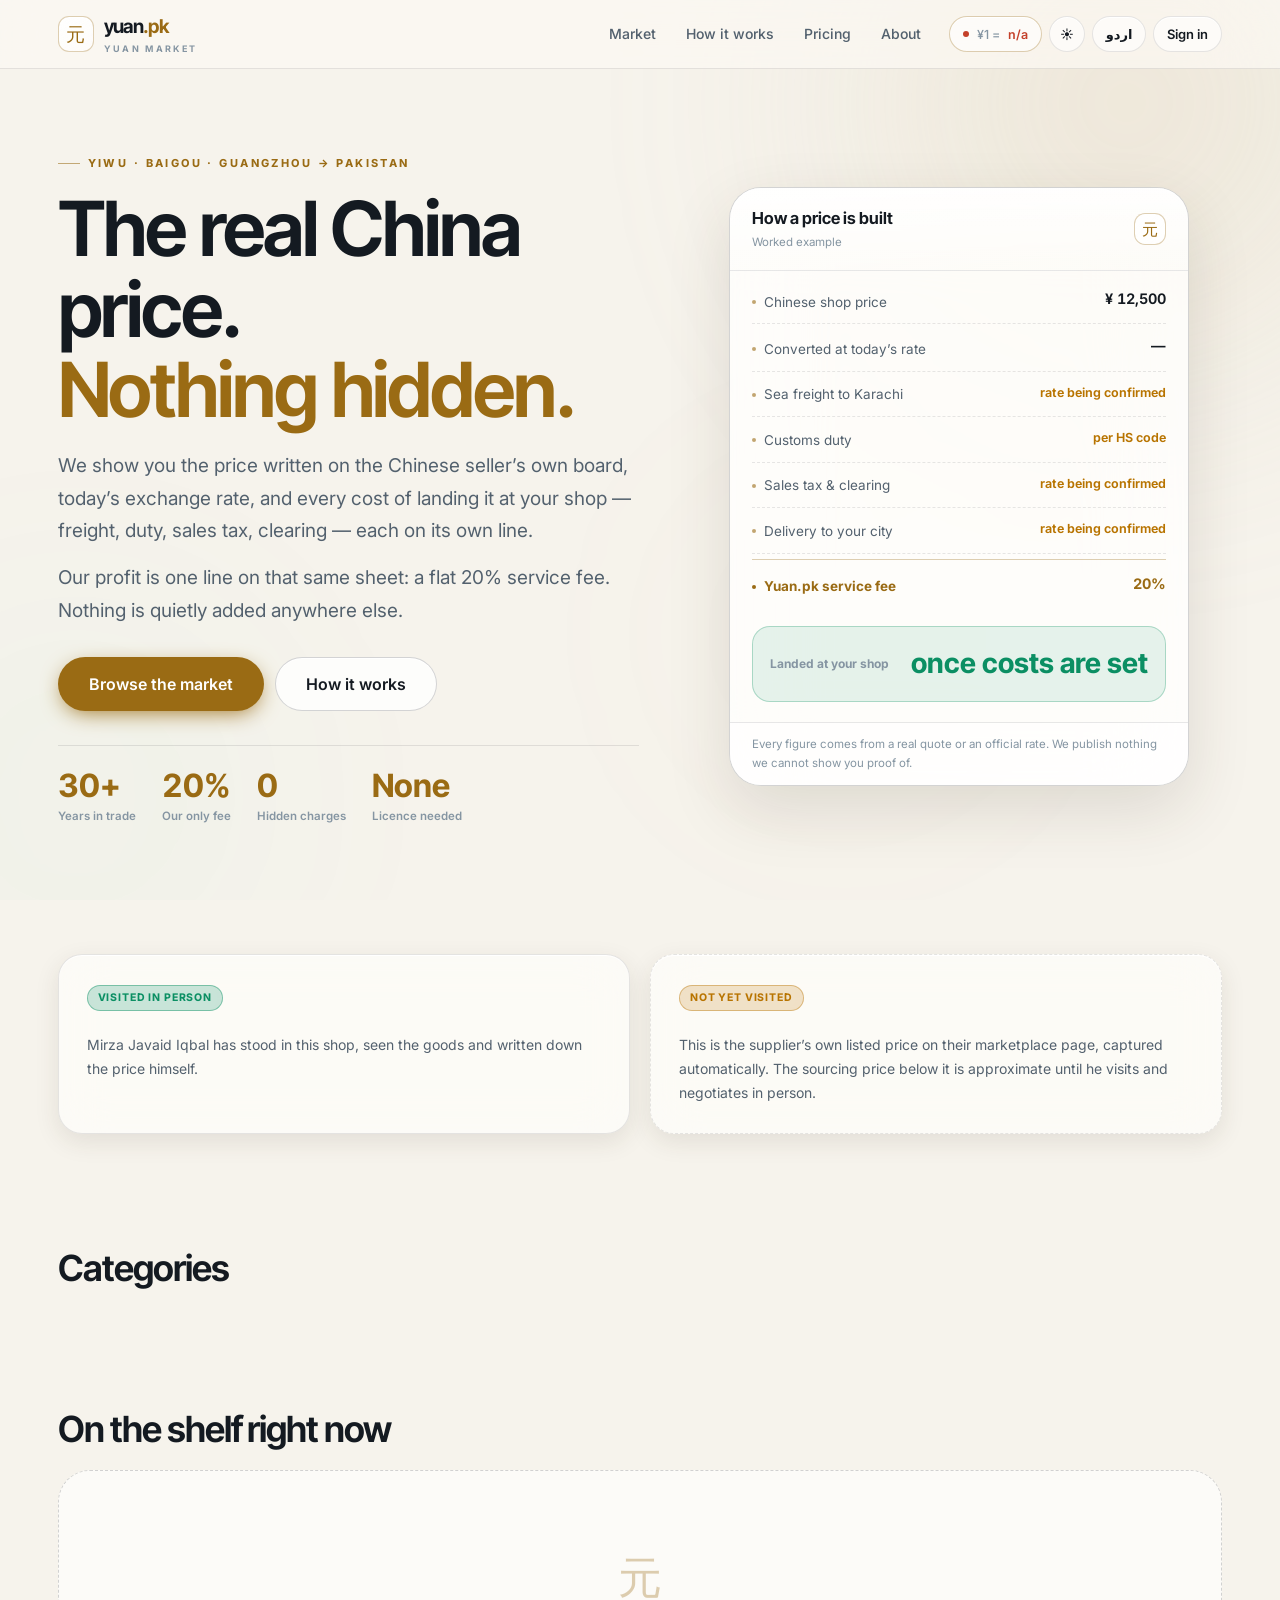
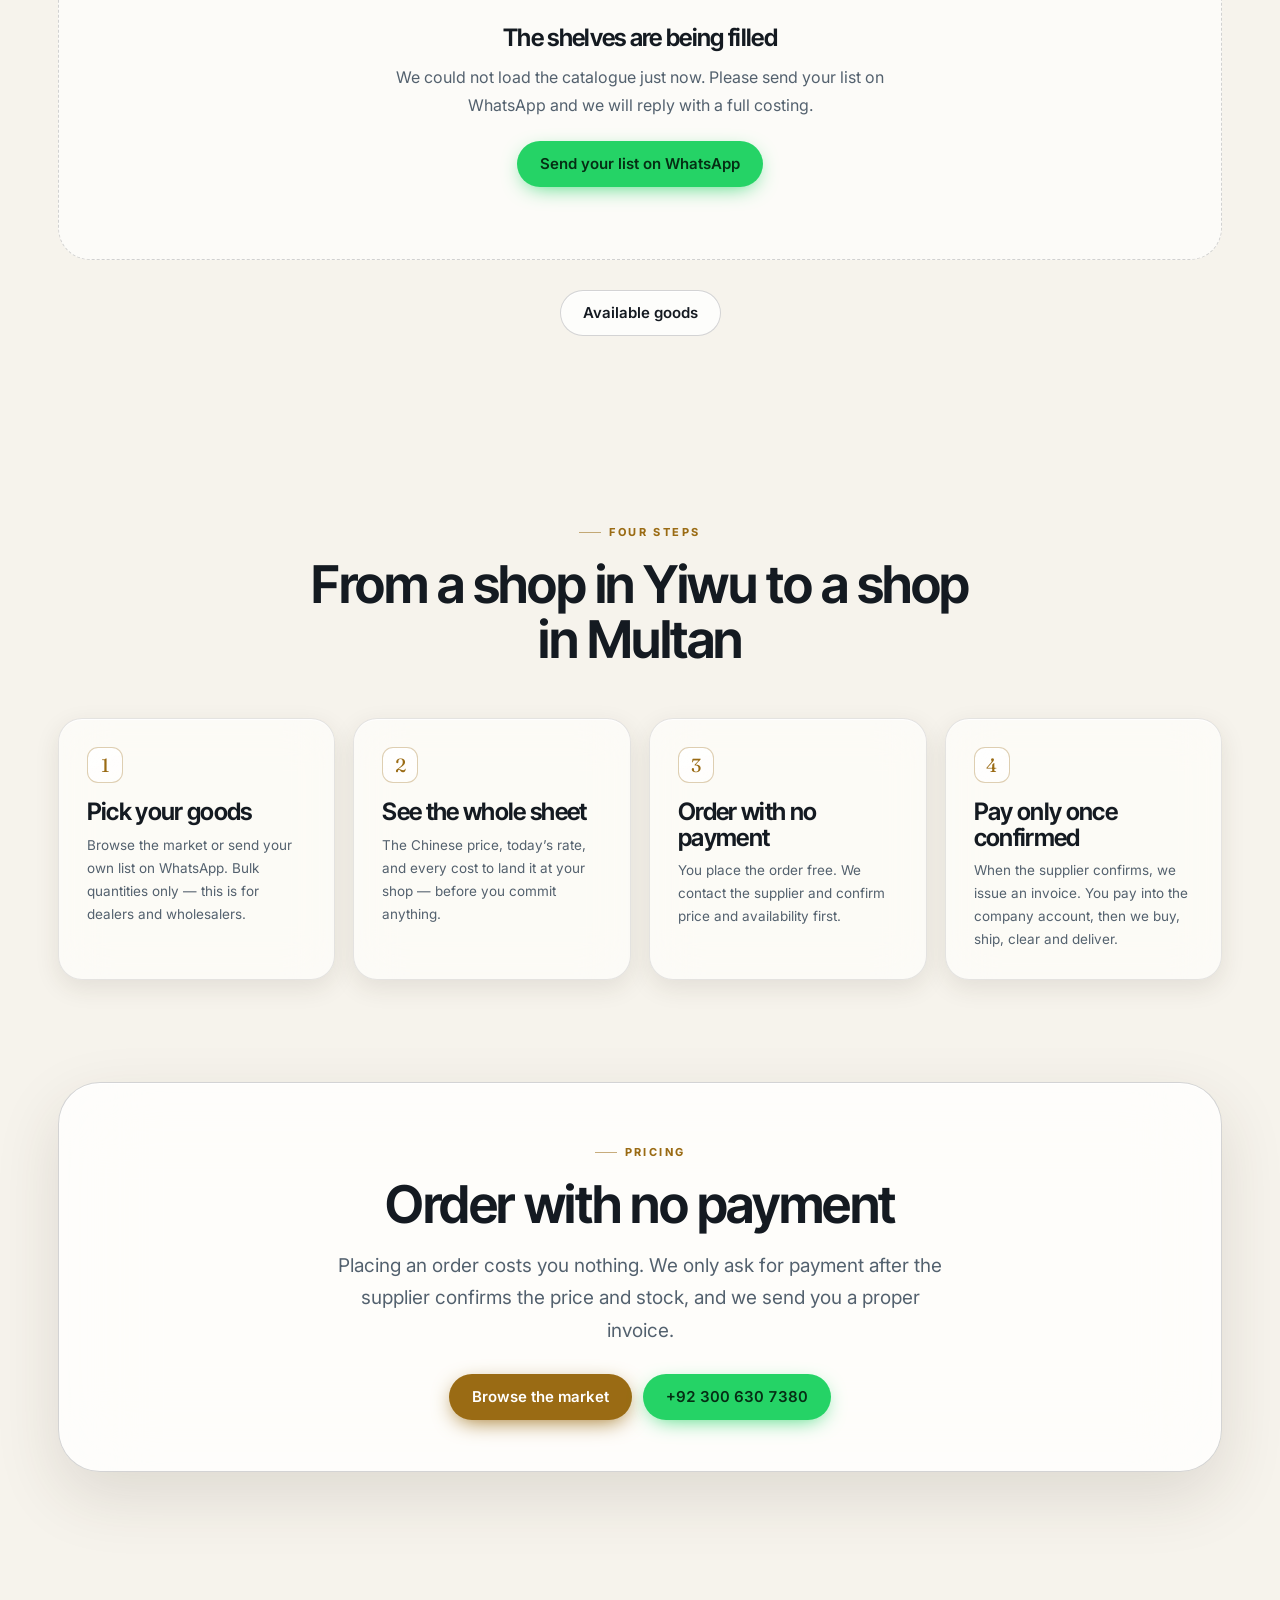
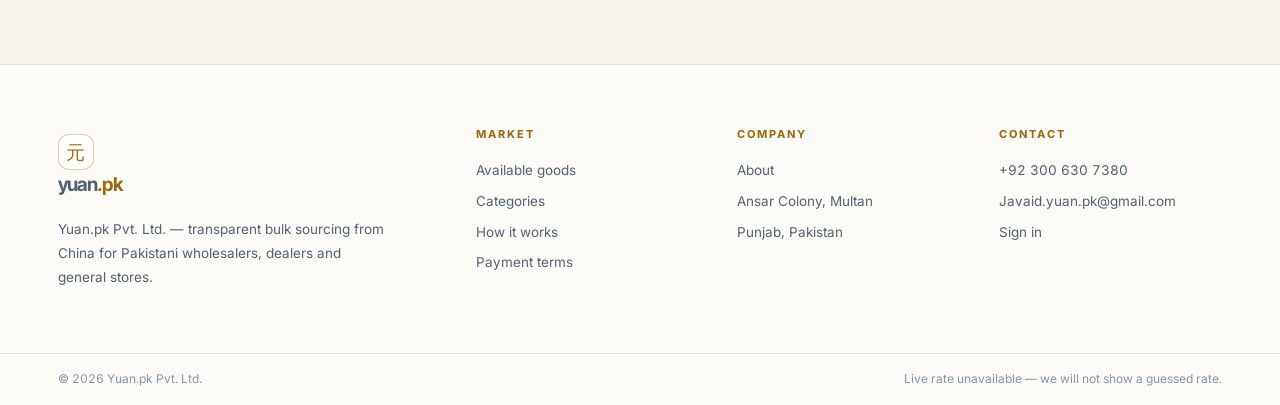
==== index.html @ a3b633e7 "Yuan Market platform: Apple-glass design system, three-language i18n, tiered listings, role-scoped A" ====
<!DOCTYPE html>
<html lang="en" dir="ltr">
<head>
<meta charset="UTF-8">
<meta name="viewport" content="width=device-width, initial-scale=1.0, viewport-fit=cover">
<title>Yuan Market — The real China price, nothing hidden | yuan.pk</title>
<meta name="description" content="Bulk sourcing from China for Pakistani wholesalers and dealers. The real Chinese shop price, the live PKR rate, and every freight, duty and tax line itemised. No import licence needed — we import and deliver to your shop.">
<meta name="keywords" content="China sourcing Pakistan, Yiwu wholesale Pakistan, bulk import Pakistan, B2B China marketplace, import without licence Pakistan, چین سے مال, یوو مارکیٹ, تھوک درآمد">
<meta name="theme-color" content="#05080C">
<meta property="og:title" content="Yuan Market — The real China price, nothing hidden">
<meta property="og:description" content="Pakistan's transparent B2B China sourcing marketplace. Real shop prices, every cost itemised, delivered to your door.">
<meta property="og:type" content="website">
<meta property="og:url" content="https://yuan.pk/">
<link rel="canonical" href="https://yuan.pk/">
<link rel="icon" href="/favicon.svg" type="image/svg+xml">
<link rel="preconnect" href="https://fonts.googleapis.com">
<link rel="preconnect" href="https://fonts.gstatic.com" crossorigin>
<link href="https://fonts.googleapis.com/css2?family=Inter:wght@400;500;600;700;800&family=Inter+Tight:wght@500;600;700&family=Fraunces:opsz,wght@9..144,400..700&family=IBM+Plex+Mono:wght@400;500&family=Noto+Nastaliq+Urdu:wght@400;600;700&family=Noto+Sans+SC:wght@400;500;700&display=swap" rel="stylesheet">
<script type="application/ld+json">
{"@context":"https://schema.org","@type":"OnlineBusiness","name":"Yuan Market — yuan.pk","url":"https://yuan.pk","telephone":"+923006307380","description":"Transparent B2B China sourcing marketplace for Pakistani wholesalers.","address":{"@type":"PostalAddress","streetAddress":"Ansar Colony, opposite Faizan-e-Madina","addressLocality":"Multan","addressRegion":"Punjab","addressCountry":"PK"},"founder":{"@type":"Person","name":"Mirza Javaid Iqbal"},"areaServed":"Pakistan","knowsLanguage":["en","ur","zh"]}
</script>
<link rel="stylesheet" href="/assets/yuan.css">
</head>
<body>

<div class="field" aria-hidden="true"><i class="f1"></i><i class="f2"></i><i class="f3"></i></div>
<div class="noise" aria-hidden="true"></div>

<!-- ===== NAV ===== -->
<nav class="nav" id="nav">
  <a class="brand" href="/">
    <span class="mark">元</span>
    <span><b>yuan<i>.pk</i></b><small data-t="brand.sub"></small></span>
  </a>
  <div class="navlinks">
    <a href="/listings/" data-t="nav.market"></a>
    <a href="#how" data-t="nav.how"></a>
    <a href="#pay" data-t="nav.pricing"></a>
    <a href="/about/" data-t="nav.about"></a>
  </div>
  <div class="navtools">
    <div class="ratepill" id="ratePill" data-t-title="act.lang">
      <span class="led"></span><span class="k">¥1 =</span><span class="v num" id="rateVal">—</span>
    </div>
    <button class="chip sq" id="themeBtn" data-t-aria="act.theme"><span id="themeIco">☾</span></button>
    <button class="chip" id="langBtn" data-t-aria="act.lang"><span id="langLabel">اردو</span></button>
    <span id="authSlot"></span>
    <button class="chip sq burger" id="burger" data-t-aria="nav.menu">☰</button>
  </div>
</nav>

<div class="drawer" id="drawer">
  <button class="chip sq x" id="drawerX" data-t-aria="nav.close">✕</button>
  <a href="/listings/" data-t="nav.market"></a>
  <a href="#how" data-t="nav.how"></a>
  <a href="#pay" data-t="nav.pricing"></a>
  <a href="/about/" data-t="nav.about"></a>
  <a href="/login/" data-t="nav.login"></a>
</div>

<main>

<!-- ===== HERO ===== -->
<section class="wide" style="display:grid;grid-template-columns:1.05fr .95fr;gap:clamp(28px,4.5vw,64px);align-items:center;padding-block:clamp(40px,6vw,86px)" id="hero">
  <div class="flip" style="max-width:640px">
    <span class="eyebrow rv" data-t="hero.eyebrow"></span>
    <h1 class="h-xl rv d1" style="margin-bottom:20px">
      <span data-t="hero.h1a"></span><br>
      <span style="color:var(--gold)" data-t="hero.h1b"></span>
    </h1>
    <p class="lede rv d2" style="margin-bottom:14px" data-t="hero.lede"></p>
    <p class="lede rv d3" data-t="hero.lede2"></p>

    <div class="rv d4" style="display:flex;flex-wrap:wrap;gap:11px;margin-top:30px">
      <a href="/listings/" class="btn btn-lg btn-gold" data-t="hero.cta1"></a>
      <a href="#how" class="btn btn-lg btn-glass" data-t="hero.cta2"></a>
    </div>

    <div class="rv d5" style="display:flex;flex-wrap:wrap;gap:26px;margin-top:34px;padding-top:24px;border-top:1px solid var(--hair)">
      <div><div class="num" style="font-family:var(--display);font-size:clamp(22px,2.8vw,32px);font-weight:700;color:var(--gold);line-height:1">30+</div><div class="dim" style="font-size:11.5px;margin-top:6px;font-weight:600" data-t="hero.k1"></div></div>
      <div><div class="num" style="font-family:var(--display);font-size:clamp(22px,2.8vw,32px);font-weight:700;color:var(--gold);line-height:1">20%</div><div class="dim" style="font-size:11.5px;margin-top:6px;font-weight:600" data-t="hero.k2"></div></div>
      <div><div class="num" style="font-family:var(--display);font-size:clamp(22px,2.8vw,32px);font-weight:700;color:var(--gold);line-height:1">0</div><div class="dim" style="font-size:11.5px;margin-top:6px;font-weight:600" data-t="hero.k3"></div></div>
      <div><div style="font-family:var(--display);font-size:clamp(22px,2.8vw,32px);font-weight:700;color:var(--gold);line-height:1" data-t="hero.k4v"></div><div class="dim" style="font-size:11.5px;margin-top:6px;font-weight:600" data-t="hero.k4"></div></div>
    </div>
  </div>

  <!-- signature object -->
  <div class="rv d2" style="perspective:1500px;display:grid;place-items:center">
    <div class="ledger glass-2 spec" id="ledger" style="width:min(100%,460px);transform-style:preserve-3d;transition:transform .2s ease-out">
      <div class="ledger-h">
        <div>
          <div style="font-family:var(--display);font-weight:660;font-size:16.5px" data-t="led.title"></div>
          <div class="dim" style="font-size:11.5px;margin-top:3px" data-t="led.sub"></div>
        </div>
        <span class="mark" style="width:32px;height:32px;flex:0 0 32px;font-size:16px">元</span>
      </div>
      <div class="ledger-b">
        <div class="lrow"><span class="l"><i></i><span data-t="led.goods"></span></span><span class="a num" id="lxGoods">—</span></div>
        <div class="lrow"><span class="l"><i></i><span data-t="led.conv"></span></span><span class="a num" id="lxPkr">—</span></div>
        <div class="lrow pend"><span class="l"><i></i><span data-t="led.freight"></span></span><span class="a" data-t="led.pending"></span></div>
        <div class="lrow pend"><span class="l"><i></i><span data-t="led.duty"></span></span><span class="a" data-t="led.perhs"></span></div>
        <div class="lrow pend"><span class="l"><i></i><span data-t="led.tax"></span></span><span class="a" data-t="led.pending"></span></div>
        <div class="lrow pend"><span class="l"><i></i><span data-t="led.inland"></span></span><span class="a" data-t="led.pending"></span></div>
        <div class="lrow fee"><span class="l"><i style="opacity:1"></i><span data-t="led.fee"></span></span><span class="a num">20%</span></div>
      </div>
      <div class="ledger-t">
        <span class="dim" style="font-size:12px;font-weight:700" data-t="led.total"></span>
        <span class="a" id="lxTotal">—</span>
      </div>
      <div class="ledger-f flip" data-t="led.foot"></div>
    </div>
  </div>
</section>

<!-- ===== TIER EXPLAINER — the trust distinction, stated plainly ===== -->
<section class="wide" style="padding-block:clamp(28px,4vw,52px)">
  <div class="rv" style="display:grid;grid-template-columns:1fr 1fr;gap:clamp(12px,1.6vw,20px)">
    <article class="glass flip" style="border-radius:var(--r-l);padding:clamp(18px,2.4vw,28px)">
      <span class="tier tier-verified" style="position:static;margin-bottom:12px" data-t="tier.verified"></span>
      <p class="muted" style="font-size:14px;line-height:1.7;margin-top:10px" data-t="tier.verified.help"></p>
    </article>
    <article class="glass flip" style="border-radius:var(--r-l);padding:clamp(18px,2.4vw,28px);border-style:dashed">
      <span class="tier tier-indicative" style="position:static;margin-bottom:12px" data-t="tier.indicative"></span>
      <p class="muted" style="font-size:14px;line-height:1.7;margin-top:10px" data-t="tier.indicative.help"></p>
    </article>
  </div>
</section>

<!-- ===== CATEGORIES ===== -->
<section class="wide sec" id="market" style="padding-block:clamp(34px,5vw,64px)">
  <div class="head flip" style="max-width:none;display:flex;align-items:flex-end;justify-content:space-between;gap:20px;flex-wrap:wrap">
    <h2 class="h-m rv" data-t="foot.cats"></h2>
  </div>
  <div id="catRail" style="display:flex;gap:11px;overflow-x:auto;padding-bottom:8px;scroll-snap-type:x mandatory"></div>
</section>

<!-- ===== REAL PRODUCTS ===== -->
<section class="wide" id="listings" style="padding-bottom:clamp(40px,6vw,80px)">
  <div class="head flip" style="max-width:none;display:flex;align-items:flex-end;justify-content:space-between;gap:16px;flex-wrap:wrap;margin-bottom:22px">
    <h2 class="h-m rv" data-t="list.title"></h2>
    <div class="dim rv d1" style="font-size:13px" id="listCount"></div>
  </div>
  <div class="grid" id="grid">
    <div class="skel" style="aspect-ratio:3/4"></div><div class="skel" style="aspect-ratio:3/4"></div>
    <div class="skel" style="aspect-ratio:3/4"></div><div class="skel" style="aspect-ratio:3/4"></div>
  </div>
  <div style="display:flex;justify-content:center;margin-top:30px">
    <a href="/listings/" class="btn btn-glass" data-t="foot.goods"></a>
  </div>
</section>

<!-- ===== HOW IT WORKS ===== -->
<section class="shell sec" id="how">
  <div class="head mid flip">
    <span class="eyebrow rv" style="display:inline-flex" data-t="how.eyebrow"></span>
    <h2 class="h-l rv d1" data-t="how.title"></h2>
  </div>
  <div style="display:grid;grid-template-columns:repeat(4,1fr);gap:clamp(11px,1.5vw,18px)" id="steps">
    <article class="glass flip rv" style="border-radius:var(--r-l);padding:clamp(20px,2.4vw,28px)">
      <div class="mark num" style="margin-bottom:16px">1</div>
      <h3 class="h-s" style="margin-bottom:9px" data-t="how.s1.t"></h3>
      <p class="muted" style="font-size:13.5px;line-height:1.7" data-t="how.s1.p"></p>
    </article>
    <article class="glass flip rv d1" style="border-radius:var(--r-l);padding:clamp(20px,2.4vw,28px)">
      <div class="mark num" style="margin-bottom:16px">2</div>
      <h3 class="h-s" style="margin-bottom:9px" data-t="how.s2.t"></h3>
      <p class="muted" style="font-size:13.5px;line-height:1.7" data-t="how.s2.p"></p>
    </article>
    <article class="glass flip rv d2" style="border-radius:var(--r-l);padding:clamp(20px,2.4vw,28px)">
      <div class="mark num" style="margin-bottom:16px">3</div>
      <h3 class="h-s" style="margin-bottom:9px" data-t="how.s3.t"></h3>
      <p class="muted" style="font-size:13.5px;line-height:1.7" data-t="how.s3.p"></p>
    </article>
    <article class="glass flip rv d3" style="border-radius:var(--r-l);padding:clamp(20px,2.4vw,28px)">
      <div class="mark num" style="margin-bottom:16px">4</div>
      <h3 class="h-s" style="margin-bottom:9px" data-t="how.s4.t"></h3>
      <p class="muted" style="font-size:13.5px;line-height:1.7" data-t="how.s4.p"></p>
    </article>
  </div>
</section>

<!-- ===== PAYMENT ===== -->
<section class="shell sec" id="pay" style="padding-top:0">
  <div class="glass-2 flip rv" style="border-radius:var(--r-2xl);padding:clamp(26px,4vw,52px);text-align:center">
    <span class="eyebrow" style="display:inline-flex" data-t="nav.pricing"></span>
    <h2 class="h-l" style="margin-bottom:18px" data-t="how.s3.t"></h2>
    <p class="lede" style="max-width:620px;margin:0 auto 26px" data-t="ord.nopay.note"></p>
    <div style="display:flex;gap:11px;justify-content:center;flex-wrap:wrap">
      <a href="/listings/" class="btn btn-gold" data-t="hero.cta1"></a>
      <a href="https://wa.me/923006307380" target="_blank" rel="noopener noreferrer" class="btn btn-wa">
        <span class="num ltr">+92 300 630 7380</span>
      </a>
    </div>
  </div>
</section>

</main>

<!-- ===== FOOTER ===== -->
<footer class="foot">
  <div class="shell foot-g flip">
    <div>
      <a class="brand" href="/"><span class="mark">元</span><span><b>yuan<i>.pk</i></b></span></a>
      <p class="muted" style="font-size:13.5px;line-height:1.75;margin-top:14px;max-width:330px" data-t="foot.tagline"></p>
    </div>
    <div>
      <h4 data-t="foot.market"></h4>
      <a href="/listings/" data-t="foot.goods"></a>
      <a href="#market" data-t="foot.cats"></a>
      <a href="#how" data-t="nav.how"></a>
      <a href="#pay" data-t="foot.terms"></a>
    </div>
    <div>
      <h4 data-t="foot.company"></h4>
      <a href="/about/" data-t="nav.about"></a>
      <div class="li">Ansar Colony, Multan</div>
      <div class="li">Punjab, Pakistan</div>
    </div>
    <div>
      <h4 data-t="foot.contact"></h4>
      <a class="num ltr" href="https://wa.me/923006307380" target="_blank" rel="noopener noreferrer">+92 300 630 7380</a>
      <a class="ltr" href="mailto:Javaid.yuan.pk@gmail.com">Javaid.yuan.pk@gmail.com</a>
      <a href="/login/" data-t="nav.login"></a>
    </div>
  </div>
  <div class="shell foot-bar flip">
    <span class="num ltr">© <span id="yr">2026</span> Yuan.pk Pvt. Ltd.</span>
    <span class="num" id="fxFoot"></span>
  </div>
</footer>

<script src="/assets/i18n.js"></script>
<script src="/assets/yuan.js"></script>
<script src="/assets/home.js"></script>
</body>
</html>
---- assets/yuan.css ----
/* ============================================================
   YUAN MARKET — Design System v2
   Apple-grade material glass. Night & Day, both art-directed.
   Languages: English (LTR) · اردو (RTL) · 中文 (LTR, seller UI)
   RULE: all digits, currency symbols and signs render Western.
   ============================================================ */

/* ---------------- TOKENS: NIGHT (default) ---------------- */
:root{
  --bg-0:#05080C;
  --bg-1:#0A0F16;
  --bg-2:#0E141D;
  --tint:#0d3a4a;

  --fg:#F2F5F7;
  --fg-2:#A8B6C2;
  --fg-3:#6F8090;
  --fg-inv:#0A0F16;

  --gold:#F0C87A;
  --gold-2:#C99A45;
  --gold-ink:#221703;
  --accent:#3B9EFF;
  --ok:#32D399;
  --warn:#FFB020;
  --bad:#FF6B57;

  /* material layers — the core of the look */
  --mat-1:rgba(255,255,255,.045);
  --mat-2:rgba(255,255,255,.075);
  --mat-3:rgba(255,255,255,.11);
  --mat-nav:rgba(10,15,22,.62);
  --mat-sheet:rgba(14,20,29,.78);

  --hair:rgba(255,255,255,.09);
  --hair-2:rgba(255,255,255,.16);
  --hair-gold:rgba(240,200,122,.28);
  --gloss:inset 0 1px 0 rgba(255,255,255,.14);
  --gloss-2:inset 0 1px 0 rgba(255,255,255,.09), inset 0 -1px 0 rgba(0,0,0,.20);

  --sh-1:0 1px 2px rgba(0,0,0,.30);
  --sh-2:0 8px 24px rgba(0,0,0,.38);
  --sh-3:0 24px 64px rgba(0,0,0,.48);
  --sh-4:0 48px 120px rgba(0,0,0,.58);

  --blur:24px;
  --blur-lg:44px;
  --sat:180%;

  --r-xs:8px; --r-s:12px; --r-m:18px; --r-l:24px; --r-xl:32px; --r-2xl:42px;

  --sans:"Inter","SF Pro Text",system-ui,-apple-system,sans-serif;
  --display:"Inter Tight","SF Pro Display",system-ui,sans-serif;
  --serif:"Fraunces",Georgia,serif;
  --urdu:"Noto Nastaliq Urdu",serif;
  --zh:"Noto Sans SC","PingFang SC",system-ui,sans-serif;
  --mono:"IBM Plex Mono",ui-monospace,SFMono-Regular,monospace;

  --pad:clamp(18px,4.5vw,72px);
  --shell:1280px;
  --shell-wide:1560px;

  --e-out:cubic-bezier(.22,1,.36,1);
  --e-spring:cubic-bezier(.34,1.4,.5,1);
  --e-soft:cubic-bezier(.4,0,.2,1);
}

/* ---------------- TOKENS: DAY ---------------- */
body.day{
  --bg-0:#F6F3EC;
  --bg-1:#FBF9F4;
  --bg-2:#FFFFFF;
  --tint:#d8c9a8;

  --fg:#141A21;
  --fg-2:#53616E;
  --fg-3:#8595A2;
  --fg-inv:#FFFFFF;

  --gold:#9A6B14;
  --gold-2:#7C520A;
  --gold-ink:#FFFFFF;
  --accent:#0A6BD6;
  --ok:#0B8F63;
  --warn:#B87400;
  --bad:#C4402A;

  --mat-1:rgba(255,255,255,.62);
  --mat-2:rgba(255,255,255,.80);
  --mat-3:rgba(255,255,255,.94);
  --mat-nav:rgba(251,249,244,.72);
  --mat-sheet:rgba(255,255,255,.88);

  --hair:rgba(20,26,33,.10);
  --hair-2:rgba(20,26,33,.18);
  --hair-gold:rgba(154,107,20,.32);
  --gloss:inset 0 1px 0 rgba(255,255,255,.90);
  --gloss-2:inset 0 1px 0 rgba(255,255,255,.85), inset 0 -1px 0 rgba(20,26,33,.05);

  --sh-1:0 1px 2px rgba(60,50,30,.07);
  --sh-2:0 8px 24px rgba(60,50,30,.10);
  --sh-3:0 24px 64px rgba(60,50,30,.13);
  --sh-4:0 48px 120px rgba(60,50,30,.16);
}

/* ---------------- RESET ---------------- */
*{margin:0;padding:0;box-sizing:border-box}
html{-webkit-text-size-adjust:100%;scroll-behavior:smooth}
html,body{scrollbar-width:none;-ms-overflow-style:none}
::-webkit-scrollbar{width:0;height:0;display:none}
body{
  background:var(--bg-0); color:var(--fg);
  font-family:var(--sans); font-size:16px; line-height:1.55;
  -webkit-font-smoothing:antialiased; text-rendering:optimizeLegibility;
  overflow-x:hidden;
  transition:background .7s var(--e-soft), color .7s var(--e-soft);
}
img,svg,video{display:block;max-width:100%}
a{color:inherit;text-decoration:none}
button,input,select,textarea{font:inherit;color:inherit;background:none;border:none}
button{cursor:pointer}
::selection{background:var(--gold);color:var(--gold-ink)}
:focus-visible{outline:2.5px solid var(--accent);outline-offset:3px;border-radius:8px}

h1,h2,h3,h4{font-family:var(--display);font-weight:640;letter-spacing:-.028em;line-height:1.06}

/* ============================================================
   NUMERALS — ALWAYS WESTERN, ALWAYS LTR
   Applies in Urdu mode too. Never use Urdu-Indic digits.
   ============================================================ */
.num,.fig,.money,.qty,.rate,.date,.tel,.code,
input[type=number],input[type=tel],input[type=date],input[type=email],
.ltr,.mono,table td,table th{
  direction:ltr; unicode-bidi:isolate;
  font-variant-numeric:tabular-nums lining-nums;
  font-feature-settings:"tnum" 1,"lnum" 1;
}
.mono{font-family:var(--mono)}
/* even inside Urdu paragraphs, isolate any latin/numeric run */
body.ur .num,body.ur .money,body.ur .qty,body.ur .ltr{
  font-family:var(--sans); font-weight:600;
}

/* ============================================================
   LANGUAGE MODES
   ============================================================ */
body.ur{font-family:var(--urdu);line-height:2.25;font-size:16px}
body.ur h1,body.ur h2,body.ur h3,body.ur h4{font-family:var(--urdu);line-height:1.95;letter-spacing:0;font-weight:600}
body.zh{font-family:var(--zh);line-height:1.85}
body.zh h1,body.zh h2,body.zh h3,body.zh h4{font-family:var(--zh);letter-spacing:-.01em}

/* visibility: exactly one variant shows, always */
[data-en],[data-ur],[data-zh]{display:none}
body:not(.ur):not(.zh) [data-en]{display:revert}
body.ur [data-ur]{display:revert}
body.zh [data-zh]{display:revert}
/* fallback: if a zh variant is missing, show the english one */
body.zh [data-en].fallback{display:revert}

.rtl{direction:rtl;text-align:right}
body:not(.ur) .rtl{direction:ltr;text-align:start}
body.ur .flip{direction:rtl;text-align:right}
.wordmark{direction:ltr;unicode-bidi:isolate;font-family:var(--display)}

/* ============================================================
   MATERIALS — the Apple glass primitives
   ============================================================ */
.glass{
  background:var(--mat-1);
  backdrop-filter:blur(var(--blur)) saturate(var(--sat));
  -webkit-backdrop-filter:blur(var(--blur)) saturate(var(--sat));
  border:1px solid var(--hair);
  box-shadow:var(--gloss), var(--sh-2);
}
.glass-2{
  background:var(--mat-2);
  backdrop-filter:blur(var(--blur-lg)) saturate(var(--sat));
  -webkit-backdrop-filter:blur(var(--blur-lg)) saturate(var(--sat));
  border:1px solid var(--hair-2);
  box-shadow:var(--gloss), var(--sh-3);
}
.glass-sheet{
  background:var(--mat-sheet);
  backdrop-filter:blur(var(--blur-lg)) saturate(var(--sat));
  -webkit-backdrop-filter:blur(var(--blur-lg)) saturate(var(--sat));
  border:1px solid var(--hair-2);
  box-shadow:var(--gloss), var(--sh-4);
}
/* specular sweep for hero objects */
.spec{position:relative;overflow:hidden}
.spec::after{
  content:"";position:absolute;inset:0;pointer-events:none;
  background:linear-gradient(112deg,transparent 26%,rgba(255,255,255,.13) 46%,rgba(255,255,255,.03) 56%,transparent 76%);
  opacity:0;transition:opacity .6s var(--e-out);
}
.spec:hover::after{opacity:1}

/* ============================================================
   AMBIENT BACKDROP
   ============================================================ */
.field{position:fixed;inset:0;z-index:0;pointer-events:none;overflow:hidden}
.field i{position:absolute;border-radius:50%;filter:blur(130px);opacity:.5;will-change:transform}
.field .f1{width:56vw;height:56vw;background:radial-gradient(circle,var(--tint) 0%,transparent 70%);top:-20vw;inset-inline-end:-16vw}
.field .f2{width:48vw;height:48vw;background:radial-gradient(circle,rgba(50,211,153,.11) 0%,transparent 70%);bottom:-16vw;inset-inline-start:-18vw}
.field .f3{width:40vw;height:40vw;background:radial-gradient(circle,rgba(240,200,122,.10) 0%,transparent 70%);top:42%;inset-inline-start:46%}
body.day .field i{opacity:.42}
.noise{
  position:fixed;inset:0;z-index:1;pointer-events:none;opacity:.035;mix-blend-mode:overlay;
  background-image:url("data:image/svg+xml,%3Csvg xmlns='http://www.w3.org/2000/svg' width='180' height='180'%3E%3Cfilter id='n'%3E%3CfeTurbulence type='fractalNoise' baseFrequency='.9' numOctaves='3'/%3E%3C/filter%3E%3Crect width='180' height='180' filter='url(%23n)' opacity='.6'/%3E%3C/svg%3E")
}
header,nav,main,footer,.above{position:relative;z-index:2}

/* ============================================================
   LAYOUT
   ============================================================ */
.shell{max-width:var(--shell);margin-inline:auto;padding-inline:var(--pad)}
.wide{max-width:var(--shell-wide);margin-inline:auto;padding-inline:var(--pad)}
.sec{padding-block:clamp(56px,8vw,120px)}
.stack{display:flex;flex-direction:column}
.row{display:flex;align-items:center}
.gap-s{gap:8px}.gap-m{gap:16px}.gap-l{gap:28px}
.spread{justify-content:space-between}

/* ============================================================
   NAV — layout element, not a floating overlay
   ============================================================ */
.nav{
  position:sticky;top:0;z-index:80;
  display:flex;align-items:center;gap:14px;
  padding:12px var(--pad);
  background:var(--mat-nav);
  backdrop-filter:blur(var(--blur-lg)) saturate(var(--sat));
  -webkit-backdrop-filter:blur(var(--blur-lg)) saturate(var(--sat));
  border-bottom:1px solid var(--hair);
  transition:padding .35s var(--e-out),box-shadow .35s var(--e-out),background .6s var(--e-soft);
}
.nav.tight{padding-block:8px;box-shadow:var(--sh-1)}
.brand{display:flex;align-items:center;gap:10px;flex-shrink:0}
.mark{
  width:36px;height:36px;flex:0 0 36px;display:grid;place-items:center;border-radius:11px;
  background:linear-gradient(155deg,var(--mat-3),var(--mat-1));
  border:1px solid var(--hair-gold);color:var(--gold);
  font-family:var(--serif);font-size:19px;line-height:1;box-shadow:var(--gloss);
}
.brand b{font-family:var(--display);font-size:19px;font-weight:680;letter-spacing:-.035em;direction:ltr}
.brand b i{color:var(--gold);font-style:normal}
.brand small{
  display:block;font-size:9px;letter-spacing:.26em;text-transform:uppercase;
  color:var(--fg-3);font-weight:700;font-family:var(--sans);margin-top:1px;
}
body.ur .brand small{letter-spacing:.06em;font-family:var(--urdu);text-transform:none;font-size:10.5px}

.navlinks{display:flex;align-items:center;gap:2px;margin-inline-start:auto}
.navlinks a{
  padding:8px 14px;border-radius:99px;font-size:14px;font-weight:520;color:var(--fg-2);
  transition:color .25s,background .25s;
}
.navlinks a:hover{color:var(--fg);background:var(--mat-1)}
.navlinks a.on{color:var(--fg);background:var(--mat-2)}
.navtools{display:flex;align-items:center;gap:7px;flex-shrink:0}

/* ============================================================
   CONTROLS
   ============================================================ */
.btn{
  display:inline-flex;align-items:center;justify-content:center;gap:9px;
  height:46px;padding:0 22px;border-radius:99px;
  font-size:15px;font-weight:600;white-space:nowrap;
  transition:transform .24s var(--e-spring),background .25s,box-shadow .3s var(--e-out),color .25s,border-color .25s;
  will-change:transform;border:1px solid transparent;
}
.btn:active{transform:scale(.955)}
.btn-lg{height:54px;padding:0 30px;font-size:16px}
.btn-sm{height:38px;padding:0 16px;font-size:13.5px}
.btn-gold{background:var(--gold);color:var(--gold-ink);box-shadow:0 6px 22px -6px var(--gold)}
.btn-gold:hover{transform:translateY(-1.5px);box-shadow:0 12px 34px -8px var(--gold)}
.btn-glass{background:var(--mat-2);border-color:var(--hair-2);box-shadow:var(--gloss)}
.btn-glass:hover{background:var(--mat-3);transform:translateY(-1.5px)}
.btn-wa{background:#25D366;color:#052e14;box-shadow:0 6px 22px -8px #25D366}
.btn-wa:hover{transform:translateY(-1.5px)}
.btn-ghost{color:var(--fg-2)}
.btn-ghost:hover{color:var(--fg);background:var(--mat-1)}
.btn[disabled]{opacity:.45;pointer-events:none}
.btn-block{width:100%}

.chip{
  display:inline-flex;align-items:center;justify-content:center;gap:6px;
  height:36px;padding:0 13px;border-radius:99px;
  background:var(--mat-1);border:1px solid var(--hair);
  font-size:13px;font-weight:600;box-shadow:var(--gloss);
  transition:transform .24s var(--e-spring),background .25s,border-color .25s;
}
.chip:hover{background:var(--mat-2);border-color:var(--hair-2)}
.chip:active{transform:scale(.92)}
.chip.sq{width:36px;padding:0}
.chip.gold{background:var(--gold);color:var(--gold-ink);border-color:transparent}

/* segmented control (Apple style) */
.seg{display:inline-flex;padding:3px;border-radius:99px;background:var(--mat-1);border:1px solid var(--hair);gap:2px}
.seg button{
  height:32px;padding:0 14px;border-radius:99px;font-size:13px;font-weight:600;color:var(--fg-3);
  transition:background .28s var(--e-out),color .28s;
}
.seg button[aria-selected=true]{background:var(--mat-3);color:var(--fg);box-shadow:var(--sh-1)}

/* rate pill */
.ratepill{
  display:inline-flex;align-items:center;gap:8px;height:36px;padding:0 13px;border-radius:99px;
  background:var(--mat-1);border:1px solid var(--hair-gold);font-size:12.5px;font-weight:600;
  white-space:nowrap;box-shadow:var(--gloss);
}
.ratepill .led{width:6px;height:6px;border-radius:50%;background:var(--ok);animation:led 2.6s infinite}
@keyframes led{0%{box-shadow:0 0 0 0 rgba(50,211,153,.5)}70%{box-shadow:0 0 0 8px rgba(50,211,153,0)}100%{box-shadow:0 0 0 0 rgba(50,211,153,0)}}
.ratepill .k{color:var(--fg-3);font-weight:500}
.ratepill .v{color:var(--gold)}
.ratepill.dead .led{background:var(--bad);animation:none}
.ratepill.dead .v{color:var(--bad)}

/* form fields */
.field-l{display:block;font-size:12.5px;font-weight:650;color:var(--fg-2);margin-bottom:7px}
.inp{
  width:100%;height:50px;padding:0 16px;border-radius:var(--r-s);
  background:var(--mat-1);border:1px solid var(--hair);color:var(--fg);
  font-size:15.5px;transition:border-color .25s,background .25s,box-shadow .25s;
}
.inp:focus{outline:none;border-color:var(--accent);background:var(--mat-2);box-shadow:0 0 0 4px color-mix(in srgb,var(--accent) 18%,transparent)}
.inp::placeholder{color:var(--fg-3)}
textarea.inp{height:auto;min-height:110px;padding:14px 16px;line-height:1.6;resize:vertical}
select.inp{appearance:none;background-image:linear-gradient(45deg,transparent 50%,var(--fg-3) 50%),linear-gradient(135deg,var(--fg-3) 50%,transparent 50%);background-position:calc(100% - 20px) 22px,calc(100% - 15px) 22px;background-size:5px 5px;background-repeat:no-repeat}
.hint{font-size:12.5px;color:var(--fg-3);margin-top:7px;line-height:1.6}
.err{font-size:12.5px;color:var(--bad);margin-top:7px;font-weight:600}

/* OTP boxes — always LTR, always western digits */
.otp{display:flex;gap:9px;direction:ltr;justify-content:center}
.otp input{
  width:52px;height:62px;text-align:center;font-size:26px;font-weight:700;
  border-radius:var(--r-s);background:var(--mat-1);border:1px solid var(--hair);
  font-variant-numeric:tabular-nums lining-nums;color:var(--fg);
  transition:border-color .2s,transform .2s var(--e-spring);
}
.otp input:focus{outline:none;border-color:var(--accent);transform:scale(1.06)}

/* ============================================================
   TYPOGRAPHY BLOCKS
   ============================================================ */
.eyebrow{
  display:inline-flex;align-items:center;gap:8px;font-family:var(--sans);
  font-size:11px;font-weight:750;letter-spacing:.22em;text-transform:uppercase;color:var(--gold);
  margin-bottom:16px;
}
.eyebrow::before{content:"";width:22px;height:1px;background:currentColor;opacity:.55}
body.ur .eyebrow{letter-spacing:.03em;text-transform:none;font-family:var(--urdu);font-size:13px}
body.zh .eyebrow{letter-spacing:.1em;font-family:var(--zh);font-size:12px}

.h-xl{font-size:clamp(36px,6vw,76px)}
.h-l{font-size:clamp(28px,4.2vw,52px)}
.h-m{font-size:clamp(22px,3vw,36px)}
.h-s{font-size:clamp(18px,2.2vw,24px)}
.lede{font-size:clamp(15.5px,1.7vw,19px);color:var(--fg-2);line-height:1.72}
.muted{color:var(--fg-2)}
.dim{color:var(--fg-3)}
.head{max-width:680px;margin-bottom:clamp(28px,4vw,52px)}
.head.mid{margin-inline:auto;text-align:center}
.head p{margin-top:14px}

/* ============================================================
   PRODUCT CARD
   ============================================================ */
.grid{display:grid;gap:clamp(12px,1.6vw,20px);grid-template-columns:repeat(auto-fill,minmax(258px,1fr))}
.card{
  border-radius:var(--r-l);overflow:hidden;display:flex;flex-direction:column;
  background:var(--mat-1);border:1px solid var(--hair);box-shadow:var(--gloss),var(--sh-1);
  transition:transform .45s var(--e-out),box-shadow .45s var(--e-out),border-color .3s,background .3s;
  will-change:transform;
}
.card:hover{transform:translateY(-4px);box-shadow:var(--gloss),var(--sh-3);border-color:var(--hair-2);background:var(--mat-2)}
.card-img{position:relative;aspect-ratio:1/1;overflow:hidden;background:linear-gradient(155deg,var(--bg-2),var(--bg-1))}
.card-img img{width:100%;height:100%;object-fit:cover;transition:transform 1s var(--e-out)}
.card:hover .card-img img{transform:scale(1.06)}
.card-img .void{
  width:100%;height:100%;display:grid;place-items:center;padding:22px;text-align:center;
  color:var(--fg-3);font-size:12.5px;line-height:1.6;
}
.card-b{padding:15px 17px 17px;display:flex;flex-direction:column;flex:1;gap:9px}
.card-b h3{font-size:15.5px;line-height:1.32;font-weight:620;letter-spacing:-.012em}
body.ur .card-b h3{font-size:15px;line-height:1.85}
.card-meta{display:flex;flex-wrap:wrap;gap:12px;font-size:12px;color:var(--fg-3)}
.card-meta b{color:var(--fg-2);font-weight:650}
.card-price{margin-top:auto;padding-top:12px;border-top:1px solid var(--hair)}
.p-lbl{font-size:10px;font-weight:750;letter-spacing:.15em;text-transform:uppercase;color:var(--fg-3);margin-bottom:3px}
body.ur .p-lbl{letter-spacing:.02em;text-transform:none;font-family:var(--urdu);font-size:11.5px}
.p-val{font-family:var(--display);font-size:21px;font-weight:680;color:var(--gold);letter-spacing:-.02em}
.p-val small{font-size:11.5px;font-weight:600;color:var(--fg-3);margin-inline-start:4px}

/* TIER BADGES — the visual difference he asked for */
.tier{
  position:absolute;top:10px;inset-inline-start:10px;z-index:3;
  display:inline-flex;align-items:center;gap:5px;height:26px;padding:0 10px;border-radius:99px;
  font-size:10.5px;font-weight:750;letter-spacing:.08em;text-transform:uppercase;
  backdrop-filter:blur(16px) saturate(var(--sat));-webkit-backdrop-filter:blur(16px) saturate(var(--sat));
}
body.ur .tier{letter-spacing:0;text-transform:none;font-family:var(--urdu);font-size:11.5px}
body.zh .tier{letter-spacing:0;text-transform:none;font-family:var(--zh)}
.tier-verified{background:color-mix(in srgb,var(--ok) 22%,transparent);color:var(--ok);border:1px solid color-mix(in srgb,var(--ok) 42%,transparent)}
.tier-indicative{background:color-mix(in srgb,var(--warn) 20%,transparent);color:var(--warn);border:1px solid color-mix(in srgb,var(--warn) 40%,transparent)}
/* indicative cards read as provisional: dashed edge, slightly recessed */
.card.is-indicative{border-style:dashed;border-color:color-mix(in srgb,var(--warn) 30%,var(--hair))}
.card.is-indicative .card-img{opacity:.94}
.card.is-verified{border-color:color-mix(in srgb,var(--ok) 22%,var(--hair))}

.srcline{font-size:11px;color:var(--fg-3);display:flex;align-items:center;gap:5px;flex-wrap:wrap}
.srcline a{color:var(--accent);text-decoration:underline;text-underline-offset:2px}

/* pending / awaiting-real-data state */
.await{display:inline-flex;align-items:center;gap:6px;font-size:11.5px;color:var(--warn);font-weight:650}
.await::before{content:"";width:5px;height:5px;border-radius:50%;background:currentColor}

/* ============================================================
   LEDGER (transparent cost breakdown)
   ============================================================ */
.ledger{border-radius:var(--r-xl);overflow:hidden}
.ledger-h{padding:18px 22px;border-bottom:1px solid var(--hair);display:flex;align-items:center;justify-content:space-between;gap:12px;background:linear-gradient(180deg,var(--mat-2),transparent)}
.ledger-b{padding:6px 22px 14px}
.lrow{display:flex;align-items:baseline;justify-content:space-between;gap:14px;padding:11px 0;border-bottom:1px dashed var(--hair)}
.lrow:last-child{border-bottom:none}
.lrow .l{font-size:13.5px;color:var(--fg-2);display:flex;align-items:center;gap:8px}
.lrow .l i{width:4px;height:4px;border-radius:50%;background:var(--gold);opacity:.6;flex:0 0 4px}
.lrow .a{font-size:14.5px;font-weight:650}
.lrow.pend .a{color:var(--warn);font-size:12.5px}
.lrow.fee{border-top:1px solid var(--hair-gold);margin-top:5px;padding-top:13px;border-bottom:none}
.lrow.fee .l,.lrow.fee .a{color:var(--gold);font-weight:700}
.ledger-t{
  margin:4px 22px 20px;padding:15px 17px;border-radius:var(--r-m);
  background:color-mix(in srgb,var(--ok) 10%,transparent);
  border:1px solid color-mix(in srgb,var(--ok) 28%,transparent);
  display:flex;align-items:center;justify-content:space-between;gap:12px;
}
.ledger-t .a{font-family:var(--display);font-size:clamp(20px,2.6vw,28px);font-weight:700;color:var(--ok)}
.ledger-f{padding:12px 22px;border-top:1px solid var(--hair);font-size:11.5px;color:var(--fg-3);line-height:1.65;background:var(--mat-1)}

/* ============================================================
   TABLES (admin / accounts)
   ============================================================ */
.tbl{width:100%;border-collapse:separate;border-spacing:0;font-size:13.5px}
.tbl th{
  text-align:start;font-size:10.5px;font-weight:750;letter-spacing:.13em;text-transform:uppercase;
  color:var(--fg-3);padding:11px 14px;border-bottom:1px solid var(--hair);white-space:nowrap;
}
body.ur .tbl th{letter-spacing:0;text-transform:none;font-family:var(--urdu);font-size:12px}
.tbl td{padding:13px 14px;border-bottom:1px solid var(--hair);vertical-align:middle}
.tbl tr:last-child td{border-bottom:none}
.tbl tbody tr{transition:background .2s}
.tbl tbody tr:hover{background:var(--mat-1)}
.tblwrap{border-radius:var(--r-l);overflow:auto;background:var(--mat-1);border:1px solid var(--hair);box-shadow:var(--gloss)}

.pill{display:inline-flex;align-items:center;height:24px;padding:0 10px;border-radius:99px;font-size:11px;font-weight:700;letter-spacing:.02em}
.pill-ok{background:color-mix(in srgb,var(--ok) 18%,transparent);color:var(--ok)}
.pill-warn{background:color-mix(in srgb,var(--warn) 18%,transparent);color:var(--warn)}
.pill-bad{background:color-mix(in srgb,var(--bad) 18%,transparent);color:var(--bad)}
.pill-neutral{background:var(--mat-2);color:var(--fg-2)}

/* ============================================================
   SHEETS / MODALS
   ============================================================ */
.scrim{
  position:fixed;inset:0;z-index:95;background:rgba(0,0,0,.5);
  backdrop-filter:blur(6px);-webkit-backdrop-filter:blur(6px);
  opacity:0;pointer-events:none;transition:opacity .4s var(--e-out);
}
.scrim.open{opacity:1;pointer-events:auto}
.sheet{
  position:fixed;z-index:96;inset-inline:0;bottom:0;
  max-height:88vh;overflow:auto;border-radius:var(--r-2xl) var(--r-2xl) 0 0;
  padding:24px var(--pad) calc(24px + env(safe-area-inset-bottom));
  transform:translateY(101%);transition:transform .5s var(--e-out);
}
.sheet.open{transform:none}
.sheet .grab{width:38px;height:4px;border-radius:99px;background:var(--hair-2);margin:0 auto 18px}
@media(min-width:760px){
  .sheet{
    inset:50% auto auto 50%;transform:translate(-50%,-46%) scale(.97);
    width:min(560px,92vw);border-radius:var(--r-2xl);opacity:0;
    padding:28px;max-height:84vh;
  }
  .sheet.open{transform:translate(-50%,-50%) scale(1);opacity:1}
  .sheet .grab{display:none}
}

/* ============================================================
   EMPTY / SKELETON
   ============================================================ */
.empty{
  grid-column:1/-1;padding:clamp(34px,6vw,72px);text-align:center;
  border-radius:var(--r-xl);border:1px dashed var(--hair-2);background:var(--mat-1);
}
.empty .g{font-family:var(--serif);font-size:44px;color:var(--gold);opacity:.32;margin-bottom:14px}
.empty p{color:var(--fg-2);max-width:520px;margin:12px auto 22px;line-height:1.75}
.skel{border-radius:var(--r-l);background:var(--mat-1);border:1px solid var(--hair);overflow:hidden;position:relative}
.skel::after{
  content:"";position:absolute;inset:0;
  background:linear-gradient(90deg,transparent,var(--mat-2),transparent);
  transform:translateX(-100%);animation:shim 1.5s infinite;
}
@keyframes shim{to{transform:translateX(100%)}}

/* ============================================================
   MOTION
   ============================================================ */
.rv{opacity:0;transform:translateY(20px);transition:opacity .85s var(--e-out),transform .85s var(--e-out)}
.rv.in{opacity:1;transform:none}
.d1{transition-delay:.07s}.d2{transition-delay:.14s}.d3{transition-delay:.21s}
.d4{transition-delay:.28s}.d5{transition-delay:.35s}.d6{transition-delay:.42s}

/* cross-fade route transition */
body{animation:pgin .5s var(--e-out)}
@keyframes pgin{from{opacity:0;transform:translateY(6px)}to{opacity:1;transform:none}}
body.leaving{opacity:0;transition:opacity .22s var(--e-soft)}

/* ============================================================
   FOOTER
   ============================================================ */
.foot{border-top:1px solid var(--hair);background:var(--mat-1);margin-top:clamp(48px,7vw,96px)}
.foot-g{display:grid;grid-template-columns:1.7fr 1fr 1fr 1fr;gap:clamp(20px,3vw,44px);padding-block:clamp(38px,5vw,64px)}
.foot-g h4{font-family:var(--sans);font-size:11px;letter-spacing:.18em;text-transform:uppercase;color:var(--gold);margin-bottom:14px;font-weight:750}
body.ur .foot-g h4{letter-spacing:0;text-transform:none;font-family:var(--urdu);font-size:13px}
.foot-g a,.foot-g div.li{display:block;color:var(--fg-2);font-size:13.5px;padding-block:5px;transition:color .25s}
.foot-g a:hover{color:var(--gold)}
.foot-bar{border-top:1px solid var(--hair);padding-block:16px;display:flex;flex-wrap:wrap;gap:12px;align-items:center;justify-content:space-between;font-size:12px;color:var(--fg-3)}

/* ============================================================
   RESPONSIVE
   ============================================================ */
.burger{display:none}
@media(max-width:900px){
  .navlinks{display:none}
  .burger{display:inline-flex}
  .ratepill .k{display:none}
  .foot-g{grid-template-columns:1fr 1fr}
}
@media(max-width:560px){
  .grid{grid-template-columns:repeat(auto-fill,minmax(158px,1fr));gap:11px}
  .card-b{padding:12px 13px 14px;gap:7px}
  .card-b h3{font-size:14px}
  .p-val{font-size:18px}
  .foot-g{grid-template-columns:1fr}
  .brand small{display:none}
}

.drawer{
  position:fixed;inset:0;z-index:97;display:flex;flex-direction:column;justify-content:center;gap:4px;
  padding:var(--pad);opacity:0;pointer-events:none;transition:opacity .4s var(--e-out);
  background:var(--mat-sheet);backdrop-filter:blur(var(--blur-lg)) saturate(var(--sat));
  -webkit-backdrop-filter:blur(var(--blur-lg)) saturate(var(--sat));
}
.drawer.open{opacity:1;pointer-events:auto}
.drawer a{font-family:var(--display);font-size:clamp(24px,6.5vw,36px);font-weight:640;padding-block:11px;border-bottom:1px solid var(--hair);transition:color .25s,padding-inline-start .35s var(--e-out)}
.drawer a:hover{color:var(--gold);padding-inline-start:10px}
body.ur .drawer a{font-family:var(--urdu)}
.drawer .x{position:absolute;top:16px;inset-inline-end:var(--pad)}

@media (prefers-reduced-motion:reduce){
  *,*::before,*::after{animation-duration:.001ms!important;transition-duration:.001ms!important}
  .rv{opacity:1;transform:none}
}
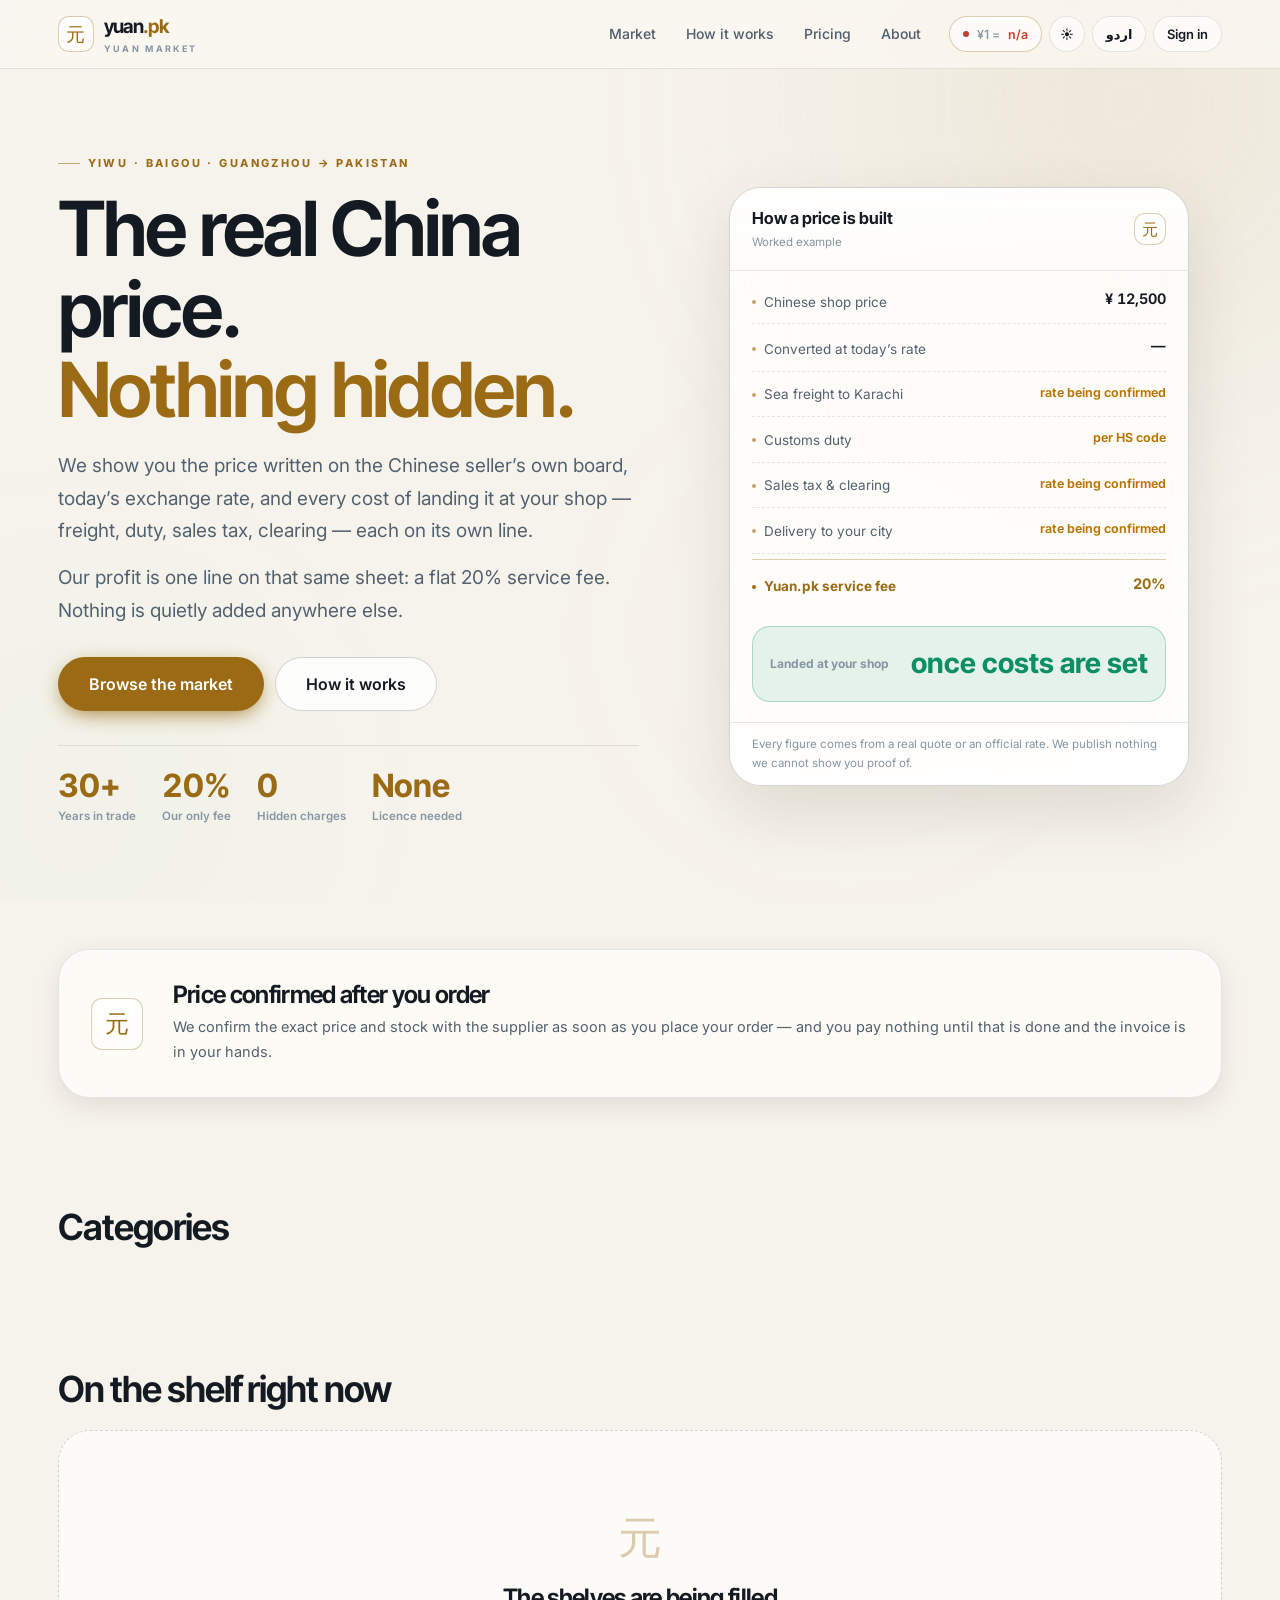
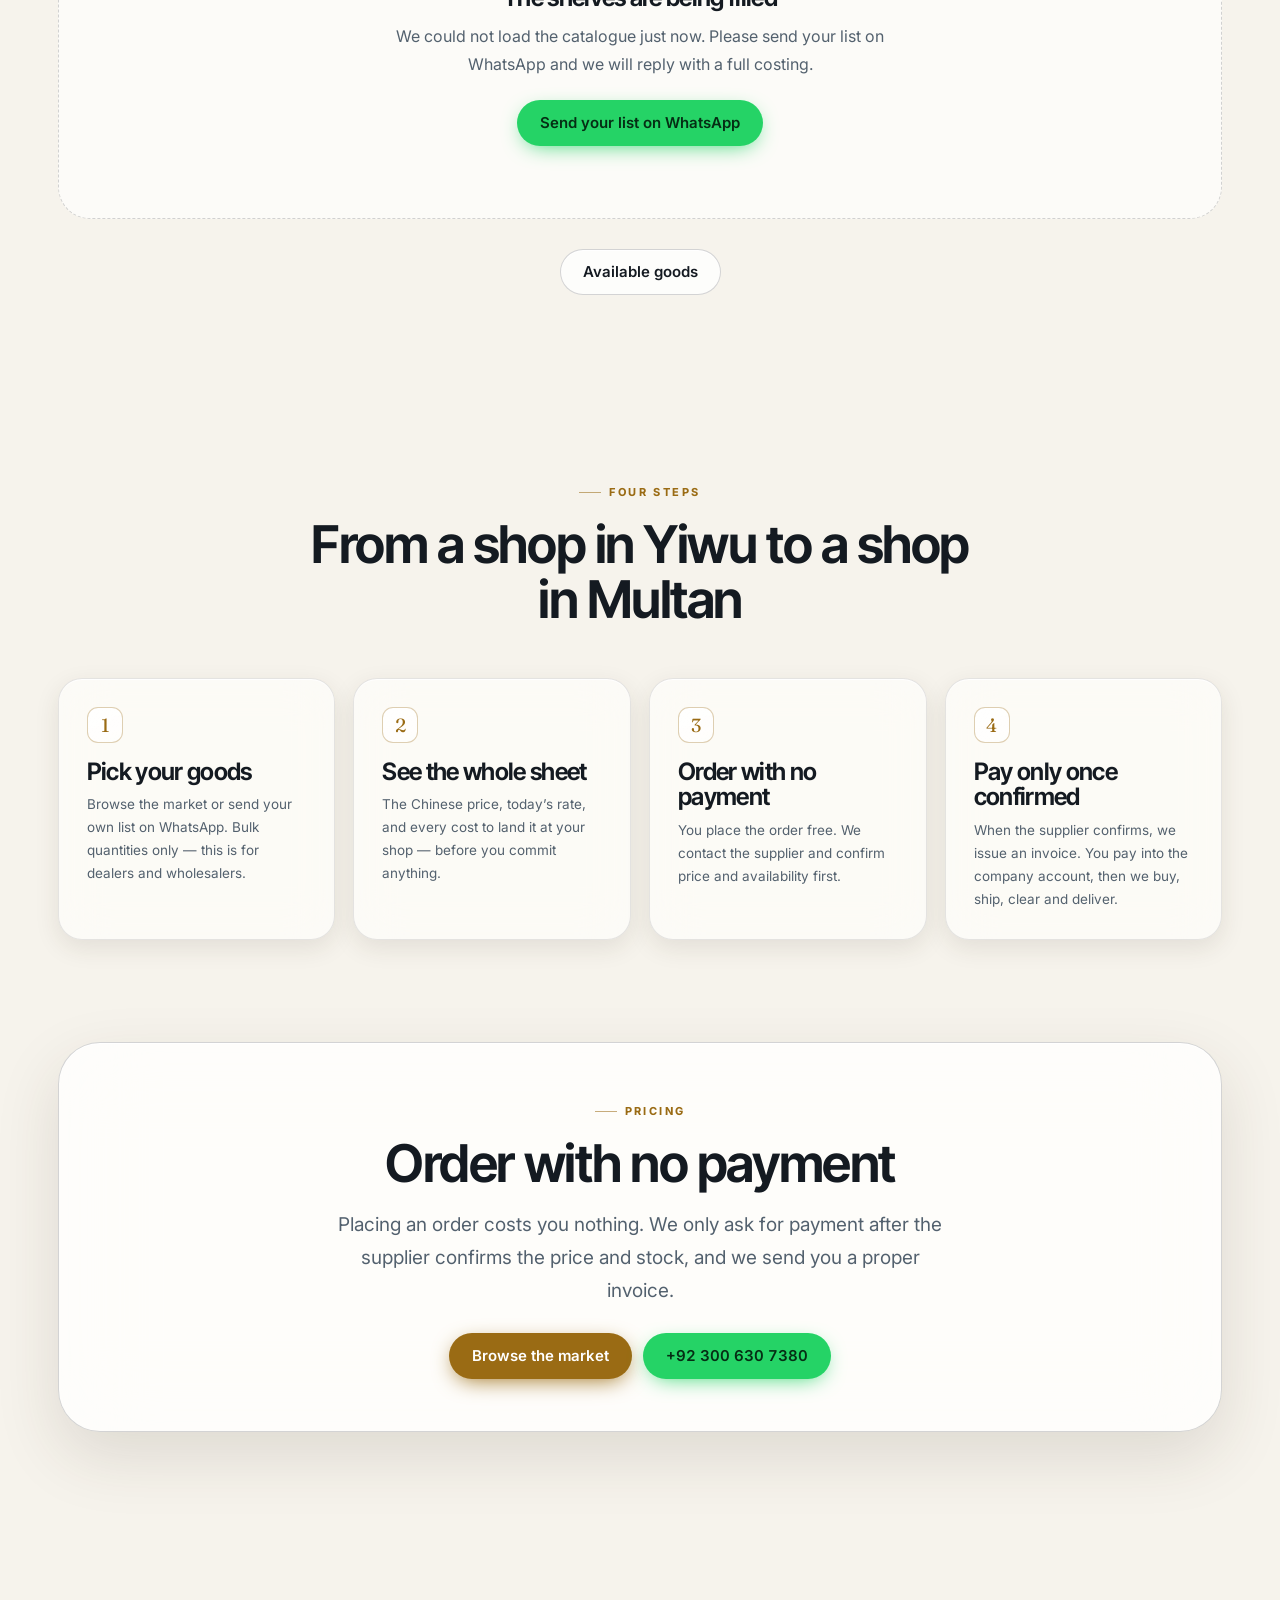
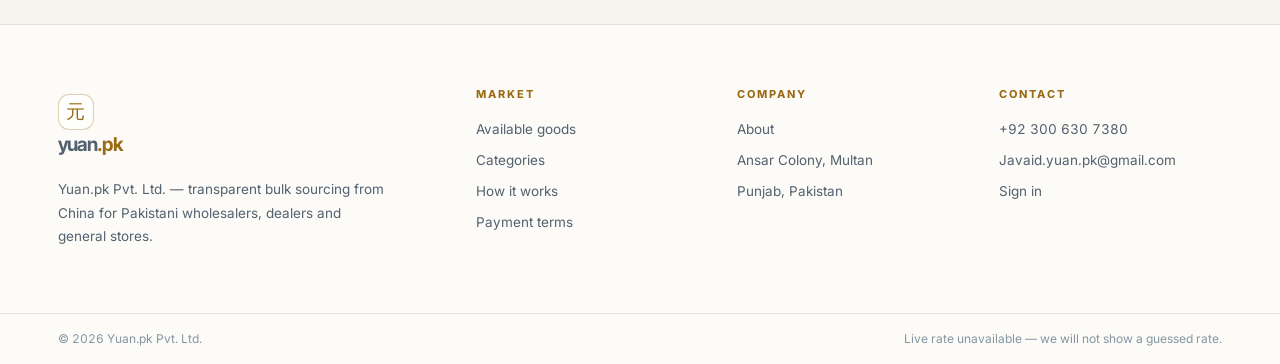
==== commit bd17a4b9: "Buyer-facing pricing: quote in CNY and PKR only at live cross-checked rates; replace unvisited-listi" ====
--- a/index.html
+++ b/index.html
@@ -19,7 +19,7 @@
 <script type="application/ld+json">
 {"@context":"https://schema.org","@type":"OnlineBusiness","name":"Yuan Market — yuan.pk","url":"https://yuan.pk","telephone":"+923006307380","description":"Transparent B2B China sourcing marketplace for Pakistani wholesalers.","address":{"@type":"PostalAddress","streetAddress":"Ansar Colony, opposite Faizan-e-Madina","addressLocality":"Multan","addressRegion":"Punjab","addressCountry":"PK"},"founder":{"@type":"Person","name":"Mirza Javaid Iqbal"},"areaServed":"Pakistan","knowsLanguage":["en","ur","zh"]}
 </script>
-<link rel="stylesheet" href="/assets/yuan.css">
+<link rel="stylesheet" href="/assets/yuan.css?v=69f90e76">
 </head>
 <body>
 
@@ -112,17 +112,15 @@
   </div>
 </section>
 
-<!-- ===== TIER EXPLAINER — the trust distinction, stated plainly ===== -->
-<section class="wide" style="padding-block:clamp(28px,4vw,52px)">
-  <div class="rv" style="display:grid;grid-template-columns:1fr 1fr;gap:clamp(12px,1.6vw,20px)">
-    <article class="glass flip" style="border-radius:var(--r-l);padding:clamp(18px,2.4vw,28px)">
-      <span class="tier tier-verified" style="position:static;margin-bottom:12px" data-t="tier.verified"></span>
-      <p class="muted" style="font-size:14px;line-height:1.7;margin-top:10px" data-t="tier.verified.help"></p>
-    </article>
-    <article class="glass flip" style="border-radius:var(--r-l);padding:clamp(18px,2.4vw,28px);border-style:dashed">
-      <span class="tier tier-indicative" style="position:static;margin-bottom:12px" data-t="tier.indicative"></span>
-      <p class="muted" style="font-size:14px;line-height:1.7;margin-top:10px" data-t="tier.indicative.help"></p>
-    </article>
+<!-- ===== PRICING PROMISE ===== -->
+<section class="wide" style="padding-block:clamp(26px,3.6vw,48px)">
+  <div class="glass rv flip" style="border-radius:var(--r-xl);padding:clamp(20px,2.8vw,32px);
+       display:grid;grid-template-columns:auto 1fr;gap:clamp(16px,2.4vw,30px);align-items:center">
+    <span class="mark" style="width:52px;height:52px;flex:0 0 52px;font-size:24px">元</span>
+    <div>
+      <h3 class="h-s" style="margin-bottom:8px" data-t="tier.confirm"></h3>
+      <p class="muted" style="font-size:14.5px;line-height:1.72" data-t="tier.indicative.help"></p>
+    </div>
   </div>
 </section>
 
@@ -229,8 +227,8 @@
   </div>
 </footer>
 
-<script src="/assets/i18n.js"></script>
-<script src="/assets/yuan.js"></script>
+<script src="/assets/i18n.js?v=22d7f791"></script>
+<script src="/assets/yuan.js?v=835b52a2"></script>
 <script src="/assets/home.js"></script>
 </body>
 </html>
--- a/assets/yuan.css
+++ b/assets/yuan.css
@@ -402,11 +402,20 @@
 body.ur .tier{letter-spacing:0;text-transform:none;font-family:var(--urdu);font-size:11.5px}
 body.zh .tier{letter-spacing:0;text-transform:none;font-family:var(--zh)}
 .tier-verified{background:color-mix(in srgb,var(--ok) 22%,transparent);color:var(--ok);border:1px solid color-mix(in srgb,var(--ok) 42%,transparent)}
-.tier-indicative{background:color-mix(in srgb,var(--warn) 20%,transparent);color:var(--warn);border:1px solid color-mix(in srgb,var(--warn) 40%,transparent)}
-/* indicative cards read as provisional: dashed edge, slightly recessed */
-.card.is-indicative{border-style:dashed;border-color:color-mix(in srgb,var(--warn) 30%,var(--hair))}
-.card.is-indicative .card-img{opacity:.94}
-.card.is-verified{border-color:color-mix(in srgb,var(--ok) 22%,var(--hair))}
+/* Every card presents as a full product. Unvisited listings carry no
+   negative treatment; they simply state that the price is confirmed on order. */
+.card.is-verified{border-color:color-mix(in srgb,var(--ok) 24%,var(--hair))}
+.confirm-note{
+  display:inline-flex;align-items:center;gap:6px;
+  font-size:11px;font-weight:650;color:var(--accent);
+  padding:4px 9px;border-radius:99px;
+  background:color-mix(in srgb,var(--accent) 12%,transparent);
+  border:1px solid color-mix(in srgb,var(--accent) 26%,transparent);
+  line-height:1.35;
+}
+.confirm-note::before{content:"✓";font-weight:800;opacity:.85}
+body.ur .confirm-note{font-family:var(--urdu);font-size:12px}
+body.zh .confirm-note{font-family:var(--zh)}
 
 .srcline{font-size:11px;color:var(--fg-3);display:flex;align-items:center;gap:5px;flex-wrap:wrap}
 .srcline a{color:var(--accent);text-decoration:underline;text-underline-offset:2px}
